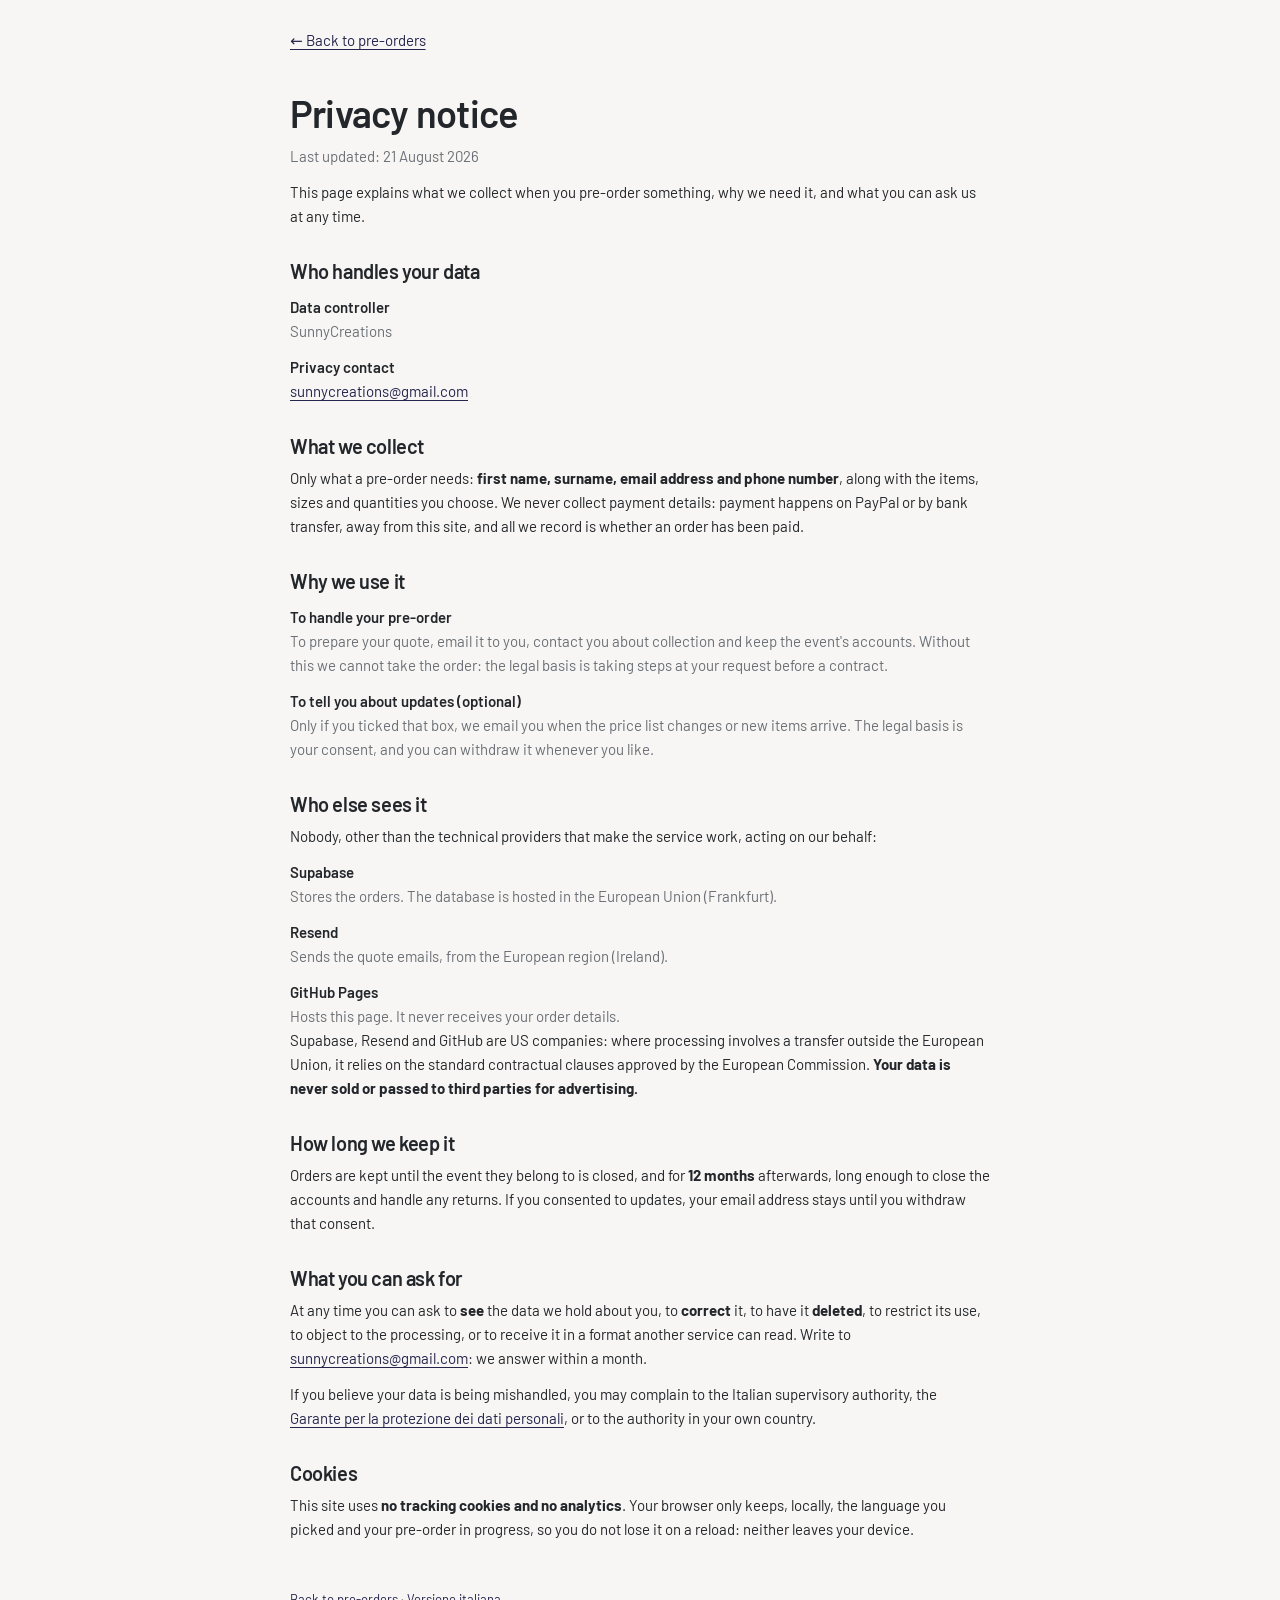
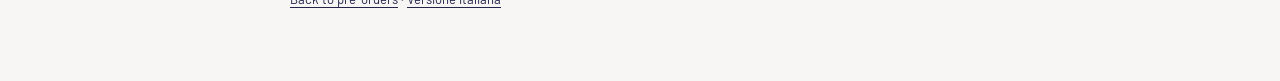
==== privacy-en.html @ b0c8fc62 "Vetrina SunnyCreations Stessa pagina dei preordini: su questo indirizzo mostra solo le creazioni e u" ====
<!doctype html>
<html lang="en">
<head>
<meta charset="utf-8">
<meta name="viewport" content="width=device-width, initial-scale=1">
<title>Privacy notice — SunnyCreations</title>
<link rel="stylesheet" href="./styles.css">
<style>
  body { padding: 0 20px 60px; }
  main { max-width: 700px; margin: 0 auto; }
  h1 { margin-top: 40px; }
  h2 { font-size: 20px; margin-top: 32px; }
  dl { margin: 0; } dt { font-weight: 600; margin-top: 12px; } dd { margin: 0; color: var(--color-neutral-700); }
  .todo { background: #fff8e1; border-left: 3px solid #8a6d00; padding: 12px 14px; margin: 16px 0; font-size: 14px; }
  footer { margin-top: 48px; font-size: 13px; color: var(--color-neutral-700); }
</style>
</head>
<body>
<main>
  <p style="margin-top:28px;"><a href="./">&larr; Back to pre-orders</a></p>

  <h1>Privacy notice</h1>
  <p class="text-muted">Last updated: 21 August 2026</p>

  <p>This page explains what we collect when you pre-order something, why we need it, and what you
  can ask us at any time.</p>

  <h2>Who handles your data</h2>
  <dl>
    <dt>Data controller</dt><dd>SunnyCreations</dd>
    <dt>Privacy contact</dt><dd><a href="mailto:sunnycreations@gmail.com">sunnycreations@gmail.com</a></dd>
  </dl>

  <h2>What we collect</h2>
  <p>Only what a pre-order needs: <strong>first name, surname, email address and phone number</strong>,
  along with the items, sizes and quantities you choose. We never collect payment details: payment happens
  on PayPal or by bank transfer, away from this site, and all we record is whether an order has been paid.</p>

  <h2>Why we use it</h2>
  <dl>
    <dt>To handle your pre-order</dt>
    <dd>To prepare your quote, email it to you, contact you about collection and keep the event's accounts.
    Without this we cannot take the order: the legal basis is taking steps at your request before a contract.</dd>
    <dt>To tell you about updates (optional)</dt>
    <dd>Only if you ticked that box, we email you when the price list changes or new items arrive.
    The legal basis is your consent, and you can withdraw it whenever you like.</dd>
  </dl>

  <h2>Who else sees it</h2>
  <p>Nobody, other than the technical providers that make the service work, acting on our behalf:</p>
  <dl>
    <dt>Supabase</dt><dd>Stores the orders. The database is hosted in the European Union (Frankfurt).</dd>
    <dt>Resend</dt><dd>Sends the quote emails, from the European region (Ireland).</dd>
    <dt>GitHub Pages</dt><dd>Hosts this page. It never receives your order details.</dd>
  </dl>
  <p>Supabase, Resend and GitHub are US companies: where processing involves a transfer outside the
  European Union, it relies on the standard contractual clauses approved by the European Commission.
  <strong>Your data is never sold or passed to third parties for advertising.</strong></p>

  <h2>How long we keep it</h2>
  <p>Orders are kept until the event they belong to is closed, and for <strong>12 months</strong>
  afterwards, long enough to close the accounts and handle any returns. If you consented to updates,
  your email address stays until you withdraw that consent.</p>

  <h2>What you can ask for</h2>
  <p>At any time you can ask to <strong>see</strong> the data we hold about you, to
  <strong>correct</strong> it, to have it <strong>deleted</strong>, to restrict its use, to object to
  the processing, or to receive it in a format another service can read. Write to <a href="mailto:sunnycreations@gmail.com">sunnycreations@gmail.com</a>: we answer within a month.</p>
  <p>If you believe your data is being mishandled, you may complain to the Italian supervisory authority,
  the <a href="https://www.garanteprivacy.it" target="_blank" rel="noopener">Garante per la protezione dei
  dati personali</a>, or to the authority in your own country.</p>

  <h2>Cookies</h2>
  <p>This site uses <strong>no tracking cookies and no analytics</strong>. Your browser only keeps, locally,
  the language you picked and your pre-order in progress, so you do not lose it on a reload: neither leaves
  your device.</p>

  <footer>
    <p><a href="./">Back to pre-orders</a> · <a href="./privacy.html">Versione italiana</a></p>
  </footer>
</main>
</body>
</html>
---- styles.css ----
/* SunnyCreations — tema "morbido". Questo file è la fonte del look: si
   ritocca qui e cambia tutta la pagina. Sostituisce il tema precedente, che
   era un disegno tecnico: spigoli vivi, schede trasparenti col solo filo di
   bordo e crocette di registro agli angoli. */
@import url('https://fonts.googleapis.com/css2?family=Barlow:wght@400;500;600;700&family=Barlow+Condensed:wght@600&display=swap');

:root {
  --color-bg: #f7f6f4;          /* bianco caldo, non grigio */
  --color-surface: #ffffff;     /* le schede stanno sopra il fondo, non dentro */
  --color-text: #23262a;
  --color-divider: #e8e5e0;

  --color-neutral-100: #faf9f7;
  --color-neutral-200: #f1efec;
  --color-neutral-300: #e8e5e0;
  --color-neutral-400: #cfcbc4;
  --color-neutral-500: #a8a49c;
  --color-neutral-600: #86827b;
  --color-neutral-700: #6b7076;
  --color-neutral-800: #45484d;
  --color-neutral-900: #23262a;

  /* L'accento vero lo imposta la pagina (blu WKSF). Questi sono i derivati
     che servono ovunque, calcolati da quello, così cambiarlo basta. */
  --color-accent: #24244c;
  --color-accent-soft: color-mix(in srgb, var(--color-accent) 8%, #ffffff);
  --color-accent-line: color-mix(in srgb, var(--color-accent) 22%, #ffffff);

  --font-heading: "Barlow", system-ui, sans-serif;
  --font-heading-weight: 600;
  --font-body: "Barlow", system-ui, sans-serif;
  --font-display: "Barlow Condensed", system-ui, sans-serif;

  --space-1: 4px;  --space-2: 8px;  --space-3: 12px;
  --space-4: 16px; --space-6: 24px; --space-8: 36px;

  --radius-sm: 8px;
  --radius-md: 10px;
  --radius-lg: 16px;
  --radius-pill: 999px;

  /* Ombre basse e larghe: staccano la scheda dal fondo senza sporcare. */
  --shadow-sm: 0 1px 2px rgba(24, 24, 40, .05);
  --shadow-md: 0 1px 2px rgba(24, 24, 40, .05), 0 12px 28px -16px rgba(24, 24, 40, .25);
  --shadow-lg: 0 24px 48px -24px rgba(24, 24, 40, .4);
}

*, *::before, *::after { box-sizing: border-box; }
body {
  margin: 0; background: var(--color-bg); color: var(--color-text);
  font-family: var(--font-body); font-size: 15px; line-height: 1.6; font-weight: 400;
  -webkit-font-smoothing: antialiased;
}
h1, h2, h3, h4, h5, h6 {
  font-family: var(--font-heading); font-weight: var(--font-heading-weight);
  line-height: 1.15; letter-spacing: -0.02em; margin: 0 0 var(--space-2);
}
h1 { font-size: 38px; }
h2 { font-size: 30px; }
h3 { font-size: 22px; }
h4 { font-size: 18px; }
h5 { font-size: 16px; }
h6 { font-size: 12px; letter-spacing: 0.12em; text-transform: uppercase; }
p { margin: 0 0 var(--space-3); }
a { color: var(--color-accent); text-underline-offset: 3px; }
img { display: block; max-width: 100%; }
figure { margin: 0; }
figcaption { font-size: 11px; margin-top: var(--space-1); color: var(--color-neutral-700); }
.text-muted { color: var(--color-neutral-700); }
:focus { outline: none; }
:focus-visible { outline: 2px solid var(--color-accent); outline-offset: 2px; }
::selection { background: var(--color-accent-line); }

.hr { height: 1px; border: 0; margin: var(--space-4) 0; background: var(--color-divider); }

/* — schede — */
.card {
  display: flex; flex-direction: column; gap: var(--space-2);
  padding: var(--space-3);
  background: var(--color-surface);
  border: 0; border-radius: var(--radius-lg);
  box-shadow: var(--shadow-md);
}
.card-kicker {
  display: inline-block; align-self: flex-start;
  font-size: 11px; font-weight: 600; letter-spacing: 0.02em;
  padding: 3px 10px; border-radius: var(--radius-pill);
  background: var(--color-accent-soft); color: var(--color-accent);
  text-transform: none;
}
.card-title { font-family: var(--font-heading); font-weight: 600; font-size: 16px; line-height: 1.3; letter-spacing: -0.01em; }
.card-body { margin: 0; font-size: 13px; color: var(--color-neutral-700); line-height: 1.5; flex: 1; }
.card-meta { display: flex; align-items: center; gap: 6px; font-size: 11px; color: var(--color-neutral-600); }
.elev-sm { box-shadow: var(--shadow-sm); }
.elev-md { box-shadow: var(--shadow-md); }
.elev-lg { box-shadow: var(--shadow-lg); }

/* Il vecchio tema disegnava i segni di registro agli angoli di ogni scheda.
   Le classi restano perché la pagina le usa; i segni non si vedono più. */
.blueprint { position: relative; border: 0; border-radius: var(--radius-lg); }
.blueprint > .corner { display: none; }

/* — bottoni — */
.btn {
  display: inline-flex; align-items: center; justify-content: center; gap: 6px;
  cursor: pointer; text-decoration: none;
  font-family: var(--font-body); font-weight: 600; font-size: 14px; line-height: 1.2;
  color: var(--color-text); background: var(--color-surface);
  border: 1px solid var(--color-divider);
  padding: 9px 16px; border-radius: var(--radius-pill);
  transition: background .12s ease, border-color .12s ease, opacity .12s ease;
}
.btn svg { display: block; }
.btn:disabled { opacity: 0.4; cursor: not-allowed; }
.btn-primary { background: var(--color-accent); color: #ffffff; border-color: var(--color-accent); }
.btn-primary:hover:not(:disabled) { background: color-mix(in srgb, var(--color-accent) 85%, #ffffff); }
.btn-secondary { background: var(--color-surface); }
.btn-secondary:hover:not(:disabled) { background: var(--color-neutral-100); border-color: var(--color-neutral-400); }
.btn-ghost { background: transparent; border-color: transparent; color: var(--color-accent); padding-inline: var(--space-2); }
.btn-ghost:hover:not(:disabled) { background: var(--color-accent-soft); }
.btn-icon { width: 34px; height: 34px; padding: 0; }
.btn-block { width: 100%; margin-top: var(--space-2); }

/* — moduli — */
.field { margin-bottom: var(--space-3); }
.field > label { display: block; font-size: 12px; font-weight: 500; margin-bottom: 5px; color: var(--color-neutral-700); }
.input {
  width: 100%; min-height: 40px; padding: 9px 12px; font: inherit; font-size: 14px;
  color: var(--color-text); caret-color: var(--color-accent);
  background: var(--color-surface);
  border: 1px solid var(--color-divider); border-radius: var(--radius-md);
}
.input:hover { border-color: var(--color-neutral-400); }
.input:focus-visible { border-color: var(--color-accent); outline: none; box-shadow: 0 0 0 3px var(--color-accent-soft); }
textarea.input { min-height: 90px; resize: vertical; }
select.input { appearance: none; background-image: linear-gradient(45deg, transparent 50%, var(--color-neutral-600) 50%), linear-gradient(135deg, var(--color-neutral-600) 50%, transparent 50%); background-position: calc(100% - 16px) 17px, calc(100% - 11px) 17px; background-size: 5px 5px, 5px 5px; background-repeat: no-repeat; padding-right: 32px; }

.radio { display: inline-flex; align-items: center; gap: 8px; cursor: pointer; font-size: 14px; }
.radio .dot { width: 16px; height: 16px; flex: none; border-radius: 50%; border: 1.5px solid var(--color-neutral-400); }
.radio:hover .dot { border-color: var(--color-accent); }

/* — scelte a pillola (taglie, schede admin, filtri) —
   Il vecchio tema le incollava in un blocco unico squadrato; qui sono
   pastiglie separate, più leggibili quando vanno a capo. */
.seg { display: flex; flex-wrap: wrap; gap: 6px; border: 0; border-radius: 0; overflow: visible; }
.seg-opt {
  display: inline-flex; align-items: center; gap: 6px;
  padding: 7px 14px; font-family: var(--font-body); font-size: 13px; font-weight: 500;
  line-height: 1.2; cursor: pointer;
  background: var(--color-surface); color: var(--color-text);
  border: 1px solid var(--color-divider); border-radius: var(--radius-pill);
  transition: background .12s ease, border-color .12s ease;
}
.seg-opt:hover:not(:disabled) { border-color: var(--color-neutral-400); }
.seg-opt:disabled { opacity: 0.45; cursor: not-allowed; text-decoration: line-through; }

/* — etichette — */
.tag { display: inline-flex; align-items: center; font-size: 11px; font-weight: 600; padding: 3px 10px; border-radius: var(--radius-pill); }
.tag-accent { background: var(--color-accent-soft); color: var(--color-accent); }
.tag-neutral { background: var(--color-neutral-200); color: var(--color-neutral-800); }
.tag-outline { border: 1px solid var(--color-accent); color: var(--color-accent); }

/* — navigazione — */
.nav {
  display: flex; align-items: center; gap: var(--space-4);
  padding: var(--space-3) var(--space-4);
  background: var(--color-surface); border-bottom: 0;
  box-shadow: 0 1px 3px rgba(20, 20, 30, .06);
}
.nav-brand { font-family: var(--font-heading); font-weight: 600; font-size: 17px; letter-spacing: -0.01em; margin-right: auto; }
.nav a { color: var(--color-neutral-700); text-decoration: none; font-size: 14px; }
.nav a:hover { color: var(--color-accent); }
.nav a[aria-current='page'] { color: var(--color-accent); font-weight: 600; }

/* — tabelle — */
.table { width: 100%; border-collapse: collapse; font-size: 14px; }
.table th {
  text-align: left; font-size: 11px; letter-spacing: 0.08em; text-transform: uppercase;
  color: var(--color-neutral-600); font-weight: 600;
  padding: var(--space-2) var(--space-3); border-bottom: 1px solid var(--color-divider);
}
.table td { padding: var(--space-3); border-bottom: 1px solid var(--color-neutral-200); }
.table tbody tr:hover { background: var(--color-neutral-100); }

/* — finestre — */
.dialog-backdrop { position: fixed; inset: 0; display: grid; place-items: center; padding: var(--space-4); background: rgba(35, 38, 42, .5); }
.dialog { width: min(440px, 100%); display: flex; flex-direction: column; gap: var(--space-3); padding: var(--space-6); border-radius: var(--radius-lg); background: var(--color-surface); box-shadow: var(--shadow-lg); }
.dialog-title { font-family: var(--font-heading); font-weight: 600; font-size: 20px; }
.dialog-body { font-size: 14px; color: var(--color-neutral-700); }
.dialog-actions { display: flex; justify-content: flex-end; gap: var(--space-2); margin-top: var(--space-2); }
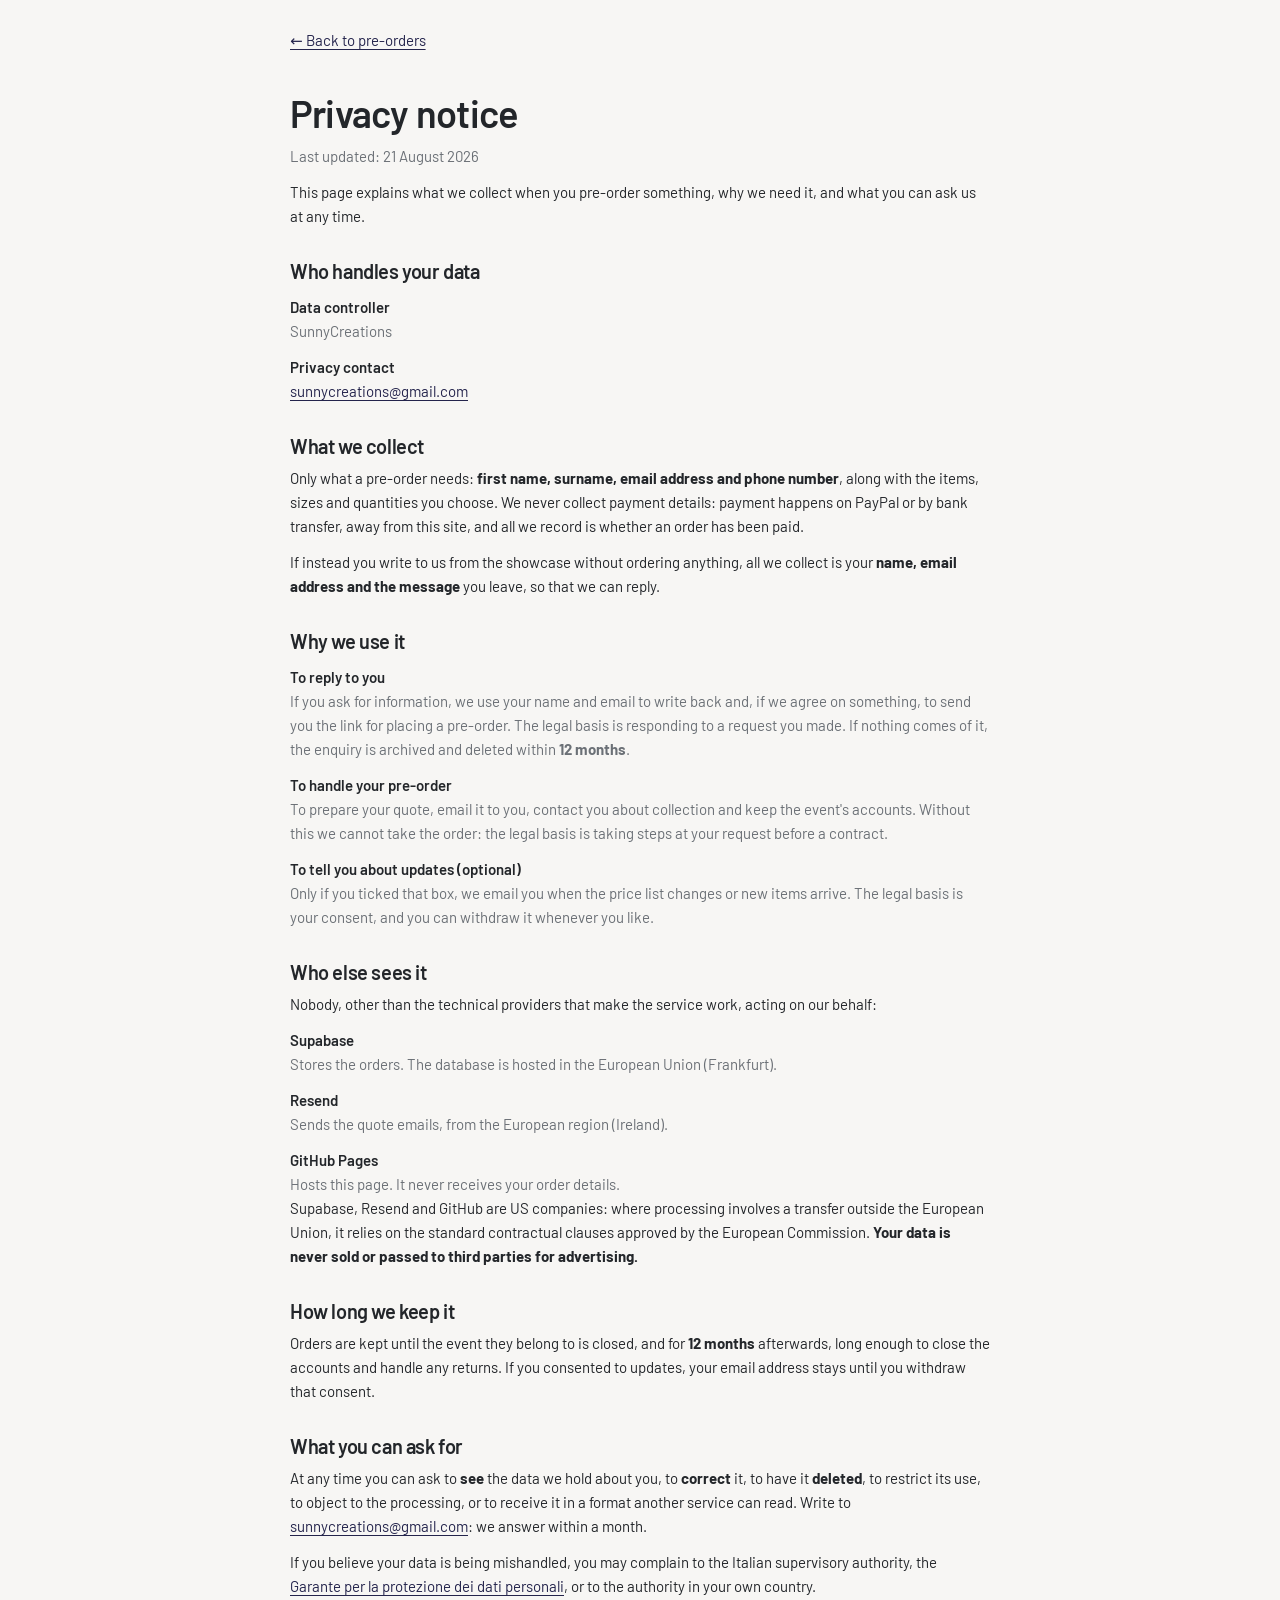
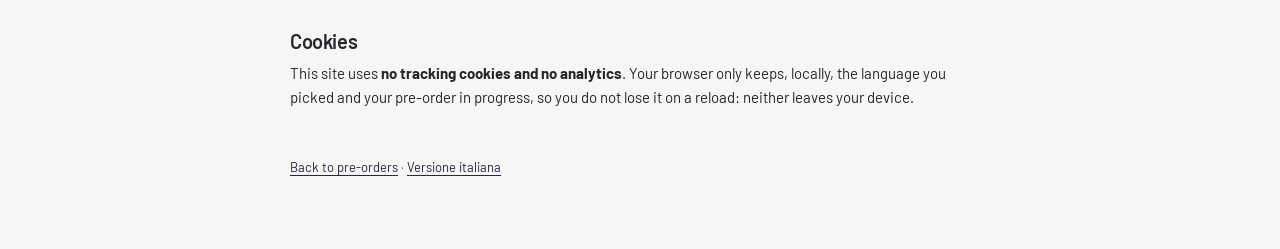
==== commit 5364d102: "Allineamento alla pagina dei preordini Co-Authored-By: Claude Opus 5 (1M context) <noreply@anthropic" ====
--- a/privacy-en.html
+++ b/privacy-en.html
@@ -36,8 +36,16 @@
   along with the items, sizes and quantities you choose. We never collect payment details: payment happens
   on PayPal or by bank transfer, away from this site, and all we record is whether an order has been paid.</p>
 
+  <p>If instead you write to us from the showcase without ordering anything, all we collect is your
+  <strong>name, email address and the message</strong> you leave, so that we can reply.</p>
+
   <h2>Why we use it</h2>
   <dl>
+    <dt>To reply to you</dt>
+    <dd>If you ask for information, we use your name and email to write back and, if we agree on
+    something, to send you the link for placing a pre-order. The legal basis is responding to a request
+    you made. If nothing comes of it, the enquiry is archived and deleted within
+    <strong>12 months</strong>.</dd>
     <dt>To handle your pre-order</dt>
     <dd>To prepare your quote, email it to you, contact you about collection and keep the event's accounts.
     Without this we cannot take the order: the legal basis is taking steps at your request before a contract.</dd>
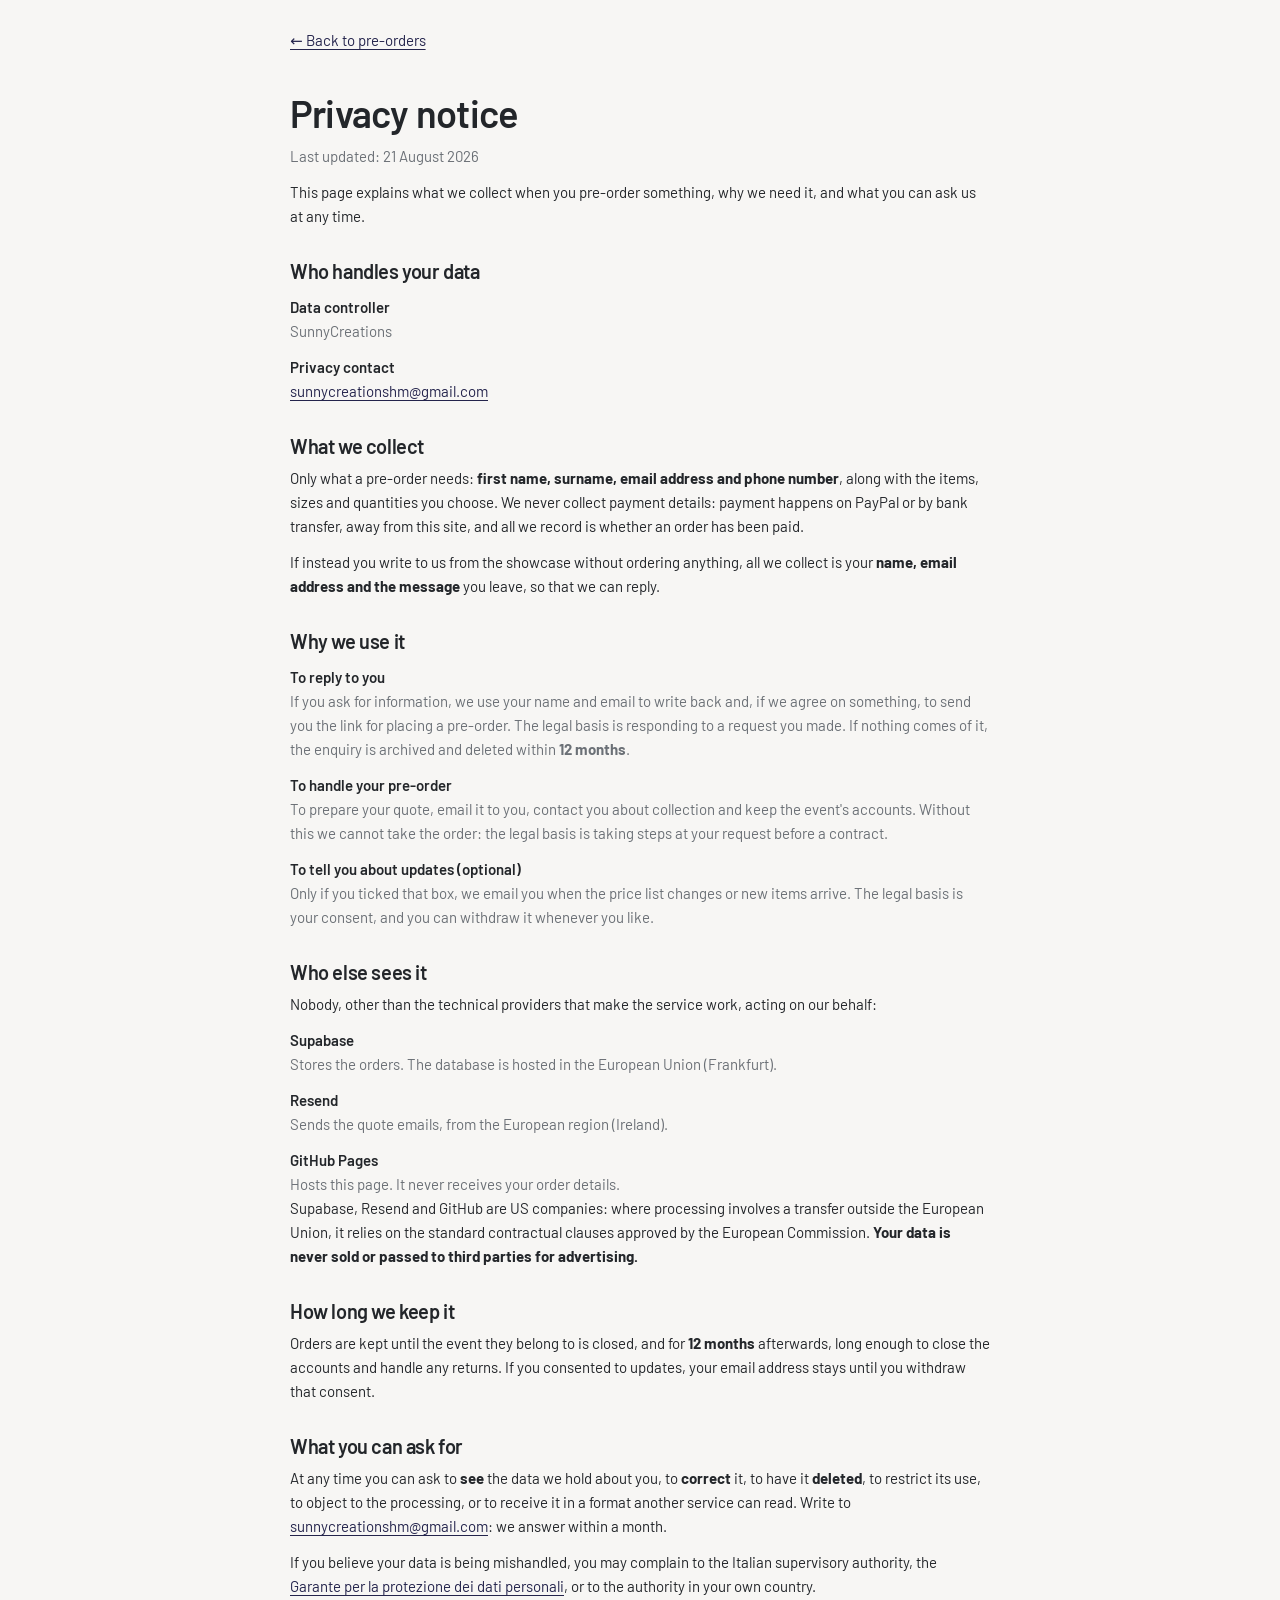
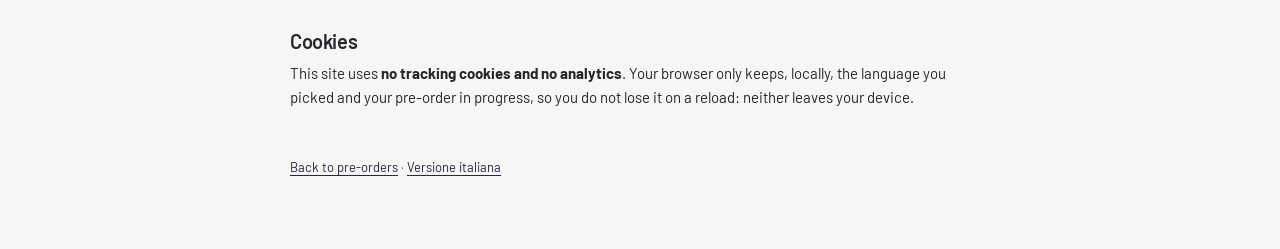
==== commit d1ec9923: "Allineamento alla pagina dei preordini Co-Authored-By: Claude Opus 5 (1M context) <noreply@anthropic" ====
--- a/privacy-en.html
+++ b/privacy-en.html
@@ -28,7 +28,7 @@
   <h2>Who handles your data</h2>
   <dl>
     <dt>Data controller</dt><dd>SunnyCreations</dd>
-    <dt>Privacy contact</dt><dd><a href="mailto:sunnycreations@gmail.com">sunnycreations@gmail.com</a></dd>
+    <dt>Privacy contact</dt><dd><a href="mailto:sunnycreationshm@gmail.com">sunnycreationshm@gmail.com</a></dd>
   </dl>
 
   <h2>What we collect</h2>
@@ -73,7 +73,7 @@
   <h2>What you can ask for</h2>
   <p>At any time you can ask to <strong>see</strong> the data we hold about you, to
   <strong>correct</strong> it, to have it <strong>deleted</strong>, to restrict its use, to object to
-  the processing, or to receive it in a format another service can read. Write to <a href="mailto:sunnycreations@gmail.com">sunnycreations@gmail.com</a>: we answer within a month.</p>
+  the processing, or to receive it in a format another service can read. Write to <a href="mailto:sunnycreationshm@gmail.com">sunnycreationshm@gmail.com</a>: we answer within a month.</p>
   <p>If you believe your data is being mishandled, you may complain to the Italian supervisory authority,
   the <a href="https://www.garanteprivacy.it" target="_blank" rel="noopener">Garante per la protezione dei
   dati personali</a>, or to the authority in your own country.</p>
--- a/styles.css
+++ b/styles.css
@@ -2,7 +2,7 @@
    ritocca qui e cambia tutta la pagina. Sostituisce il tema precedente, che
    era un disegno tecnico: spigoli vivi, schede trasparenti col solo filo di
    bordo e crocette di registro agli angoli. */
-@import url('https://fonts.googleapis.com/css2?family=Barlow:wght@400;500;600;700&family=Barlow+Condensed:wght@600&display=swap');
+@import url('https://fonts.googleapis.com/css2?family=Barlow:wght@400;500;600;700&family=Barlow+Condensed:wght@600&family=Sacramento&display=swap');
 
 :root {
   --color-bg: #f7f6f4;          /* bianco caldo, non grigio */
@@ -30,6 +30,13 @@
   --font-heading-weight: 600;
   --font-body: "Barlow", system-ui, sans-serif;
   --font-display: "Barlow Condensed", system-ui, sans-serif;
+  /* Corsivo del marchio: somiglia alla firma del logo. Se salta fuori il
+     nome del carattere originale, si cambia qui e basta. */
+  --font-script: "Sacramento", "Snell Roundhand", cursive;
+  /* Il lilla del logo (#c8a0c8) come testo darebbe 1,4:1 di contrasto:
+     illeggibile su un telefono al sole. Stessa tinta (300°), stessa
+     saturazione, luminosità abbassata fino a 5:1. */
+  --color-brand-lilla: #915491;
 
   --space-1: 4px;  --space-2: 8px;  --space-3: 12px;
   --space-4: 16px; --space-6: 24px; --space-8: 36px;
@@ -168,6 +175,19 @@
   box-shadow: 0 1px 3px rgba(20, 20, 30, .06);
 }
 .nav-brand { font-family: var(--font-heading); font-weight: 600; font-size: 17px; letter-spacing: -0.01em; margin-right: auto; }
+/* Il corsivo del marchio: più grande di un bastone alla stessa misura,
+   perché un corsivo alla pari risulta minuto. */
+.script-line {
+  font-family: var(--font-script); font-weight: 400;
+  font-size: 24px; line-height: 1.1; letter-spacing: 0;
+  text-transform: none; color: var(--color-brand-lilla);
+  margin: 0 0 2px;
+}
+.brand-script {
+  font-family: var(--font-script); font-weight: 400;
+  font-size: 30px; line-height: 1; letter-spacing: .01em;
+  color: var(--color-text); position: relative; top: 2px;
+}
 .nav a { color: var(--color-neutral-700); text-decoration: none; font-size: 14px; }
 .nav a:hover { color: var(--color-accent); }
 .nav a[aria-current='page'] { color: var(--color-accent); font-weight: 600; }
